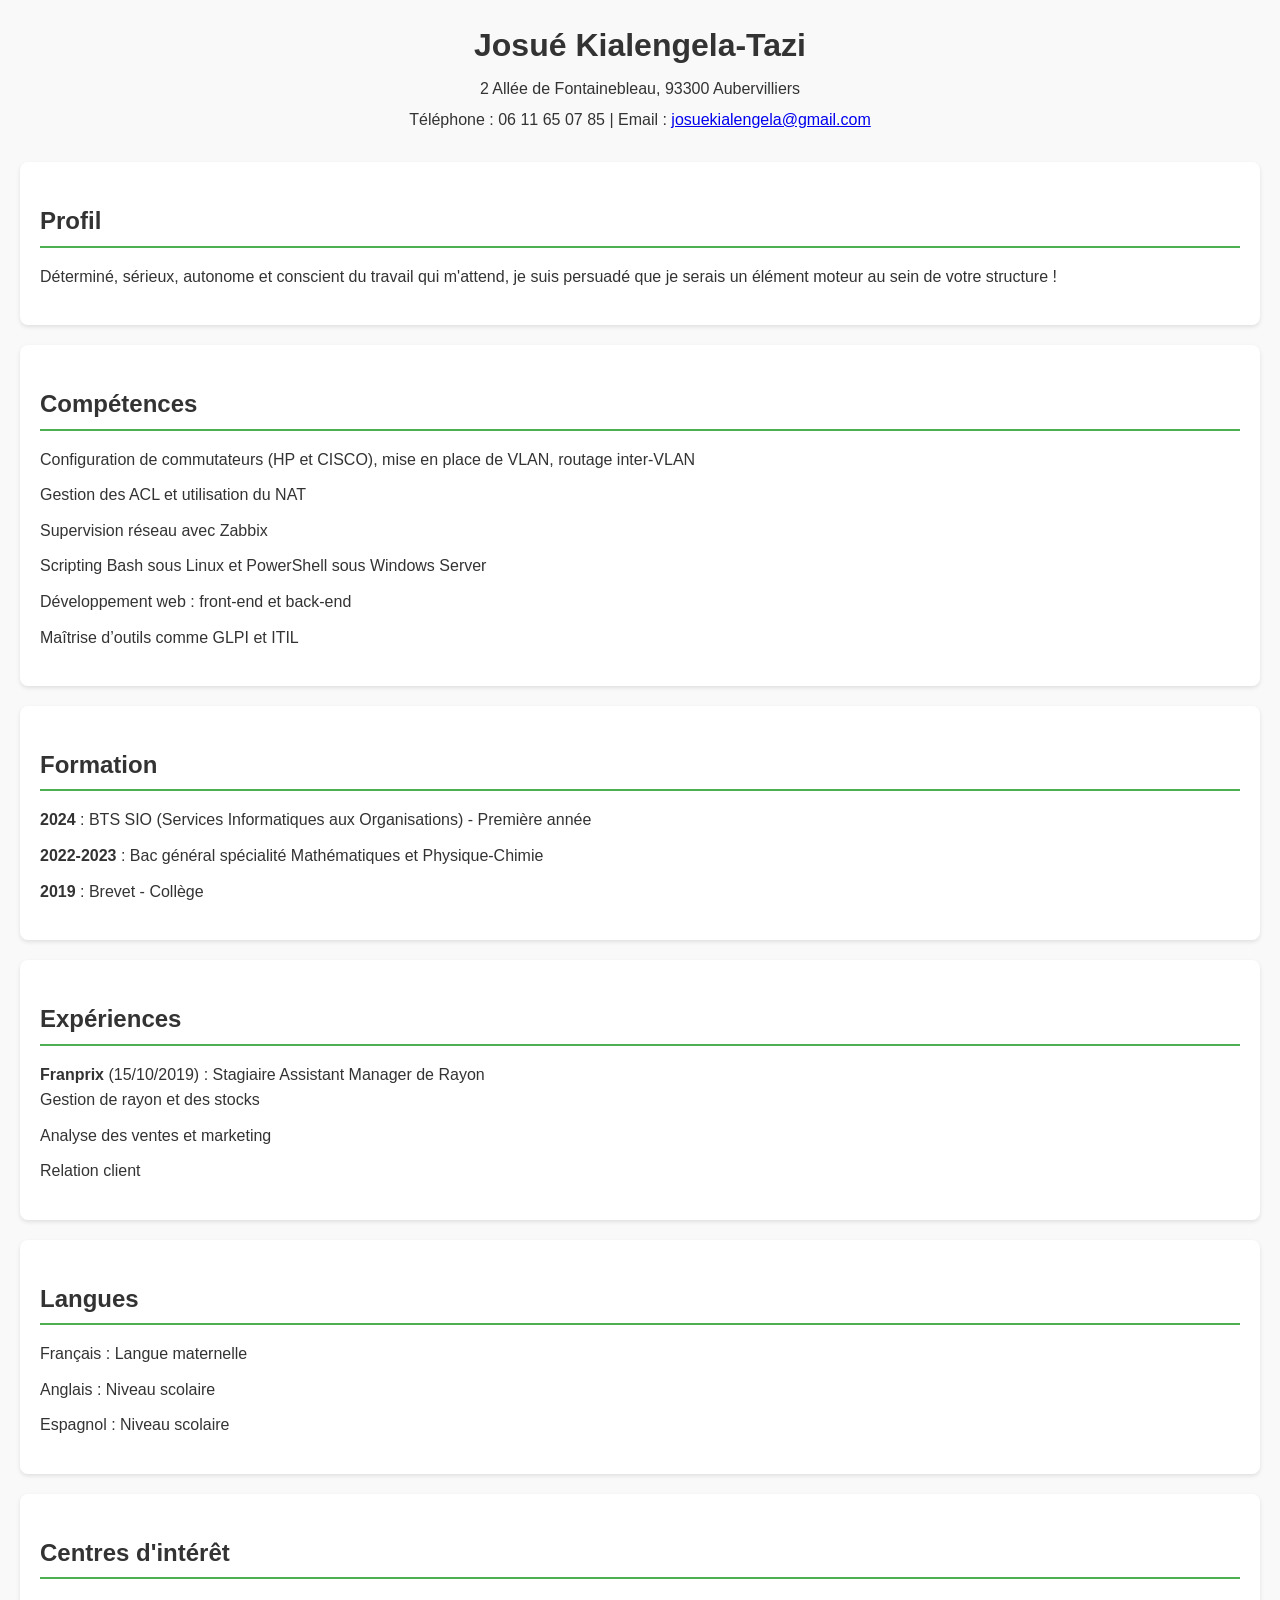
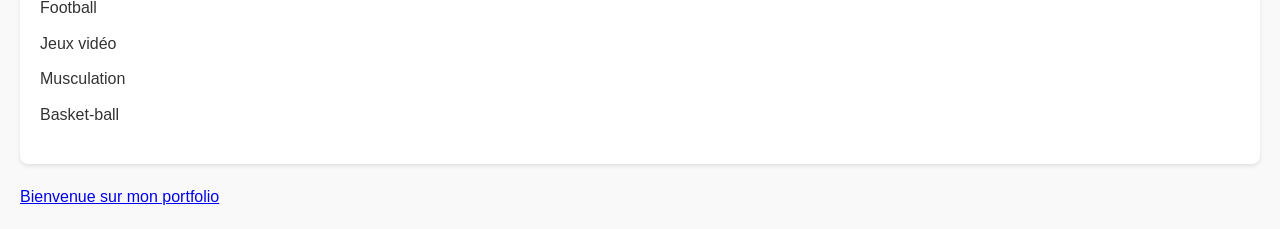
==== CV.html @ 8956161c "Add files via upload" ====
<!DOCTYPE html>
<html lang="fr">
<head>
    <meta charset="UTF-8">
    <meta name="viewport" content="width=device-width, initial-scale=1.0">
    <title>CV - Josué Kialengela-Tazi</title>
    <style>
        body {
            font-family: Arial, sans-serif;
            margin: 20px;
            line-height: 1.6;
            background-color: #f9f9f9;
            color: #333;
        }
        header {
            text-align: center;
            margin-bottom: 30px;
        }
        header h1 {
            font-size: 2em;
            margin: 0;
        }
        header p {
            margin: 5px 0;
        }
        section {
            background-color: #fff;
            padding: 20px;
            margin-bottom: 20px;
            border-radius: 8px;
            box-shadow: 0 2px 4px rgba(0, 0, 0, 0.1);
        }
        section h2 {
            font-size: 1.5em;
            border-bottom: 2px solid #4CAF50;
            padding-bottom: 5px;
            margin-bottom: 15px;
        }
        ul {
            list-style-type: none;
            padding: 0;
        }
        ul li {
            margin-bottom: 10px;
        }
        .contact-info {
            text-align: center;
            margin-bottom: 30px;
        }
        .contact-info p {
            margin: 5px 0;
        }
    </style>
</head>
<body>

<header>
    <h1>Josué Kialengela-Tazi</h1>
    <p>2 Allée de Fontainebleau, 93300 Aubervilliers</p>
    <p>Téléphone : 06 11 65 07 85 | Email : <a href="mailto:josuekialengela@gmail.com">josuekialengela@gmail.com</a></p>
</header>

<section>
    <h2>Profil</h2>
    <p>
        Déterminé, sérieux, autonome et conscient du travail qui m'attend, je suis persuadé que je serais un élément moteur
        au sein de votre structure !
    </p>
</section>

<section>
    <h2>Compétences</h2>
    <ul>
        <li>Configuration de commutateurs (HP et CISCO), mise en place de VLAN, routage inter-VLAN</li>
        <li>Gestion des ACL et utilisation du NAT</li>
        <li>Supervision réseau avec Zabbix</li>
        <li>Scripting Bash sous Linux et PowerShell sous Windows Server</li>
        <li>Développement web : front-end et back-end</li>
        <li>Maîtrise d’outils comme GLPI et ITIL</li>
    </ul>
</section>

<section>
    <h2>Formation</h2>
    <ul>
        <li><strong>2024</strong> : BTS SIO (Services Informatiques aux Organisations) - Première année</li>
        <li><strong>2022-2023</strong> : Bac général spécialité Mathématiques et Physique-Chimie</li>
        <li><strong>2019</strong> : Brevet - Collège</li>
    </ul>
</section>

<section>
    <h2>Expériences</h2>
    <ul>
        <li><strong>Franprix</strong> (15/10/2019) : Stagiaire Assistant Manager de Rayon
            <ul>
                <li>Gestion de rayon et des stocks</li>
                <li>Analyse des ventes et marketing</li>
                <li>Relation client</li>
            </ul>
        </li>
    </ul>
</section>

<section>
    <h2>Langues</h2>
    <ul>
        <li>Français : Langue maternelle</li>
        <li>Anglais : Niveau scolaire</li>
        <li>Espagnol : Niveau scolaire</li>
    </ul>
</section>

<section>
    <h2>Centres d'intérêt</h2>
    <ul>
        <li>Football</li>
        <li>Jeux vidéo</li>
        <li>Musculation</li>
        <li>Basket-ball</li>
    </ul>
</section>
<p><a href="stage.htML">Bienvenue sur mon portfolio</a></p>
</body>
</html>
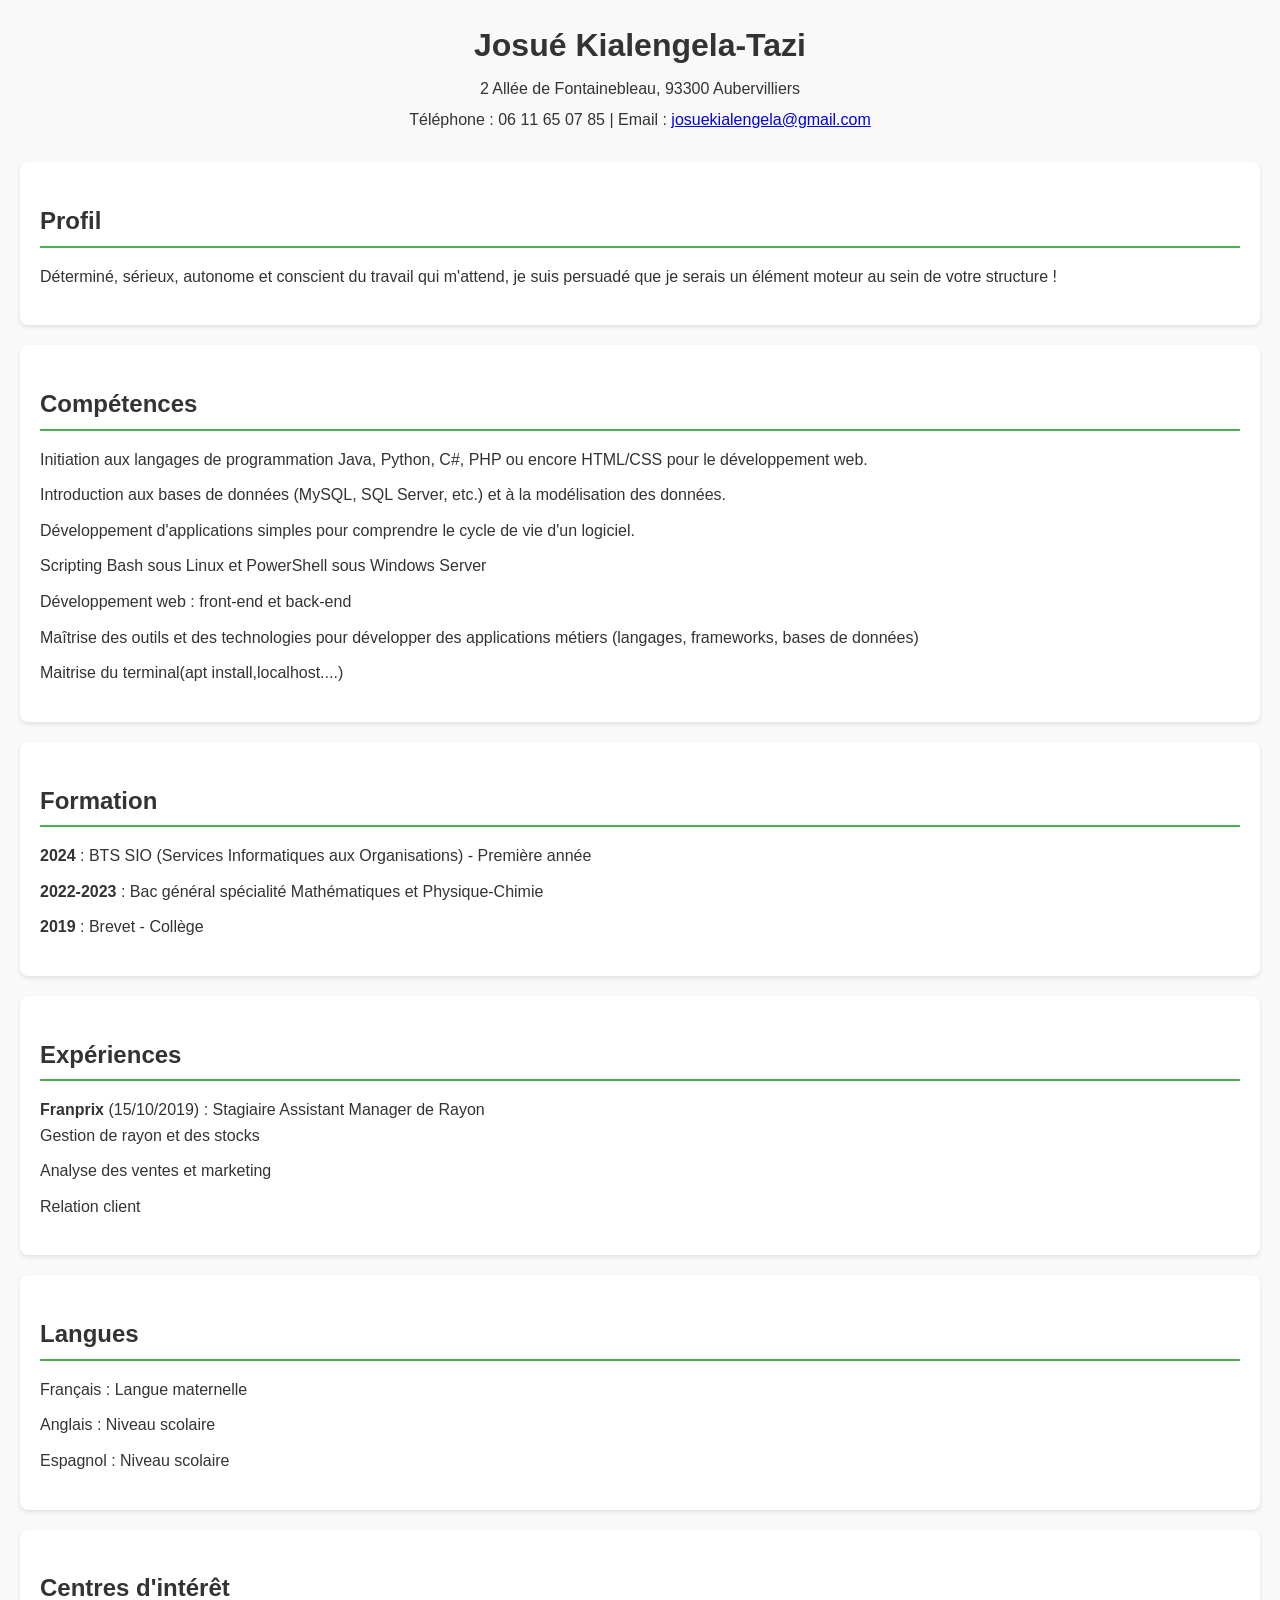
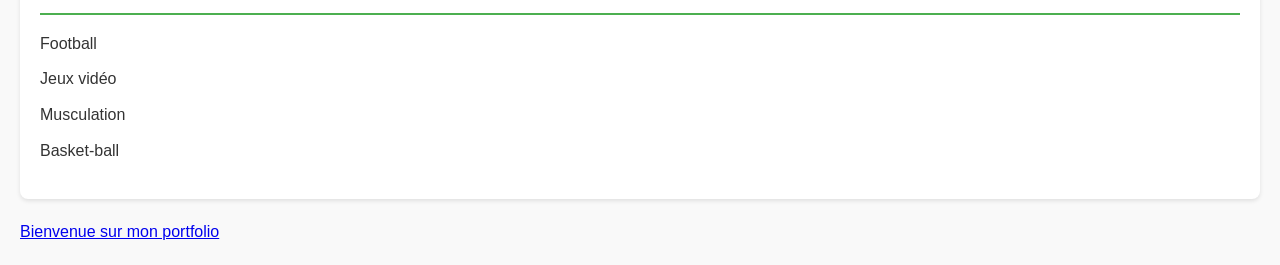
==== commit 4207386d: "Update CV.html" ====
--- a/CV.html
+++ b/CV.html
@@ -71,12 +71,14 @@
 <section>
     <h2>Compétences</h2>
     <ul>
-        <li>Configuration de commutateurs (HP et CISCO), mise en place de VLAN, routage inter-VLAN</li>
-        <li>Gestion des ACL et utilisation du NAT</li>
-        <li>Supervision réseau avec Zabbix</li>
+        <li>Initiation aux langages de programmation Java,  Python, C#, PHP ou encore HTML/CSS pour le développement web.</li>
+        <li>Introduction aux bases de données (MySQL, SQL Server, etc.) et à la modélisation des données.</li>
+        <li>Développement d'applications simples pour comprendre le cycle de vie d'un logiciel.</li>
         <li>Scripting Bash sous Linux et PowerShell sous Windows Server</li>
         <li>Développement web : front-end et back-end</li>
-        <li>Maîtrise d’outils comme GLPI et ITIL</li>
+        <li>Maîtrise des outils et des technologies pour développer des applications métiers (langages, frameworks, bases de données)</li>
+        <li>Maitrise du terminal(apt install,localhost....)</li>
+    
     </ul>
 </section>
 
@@ -122,4 +124,4 @@
 </section>
 <p><a href="stage.htML">Bienvenue sur mon portfolio</a></p>
 </body>
-</html>+</html>
